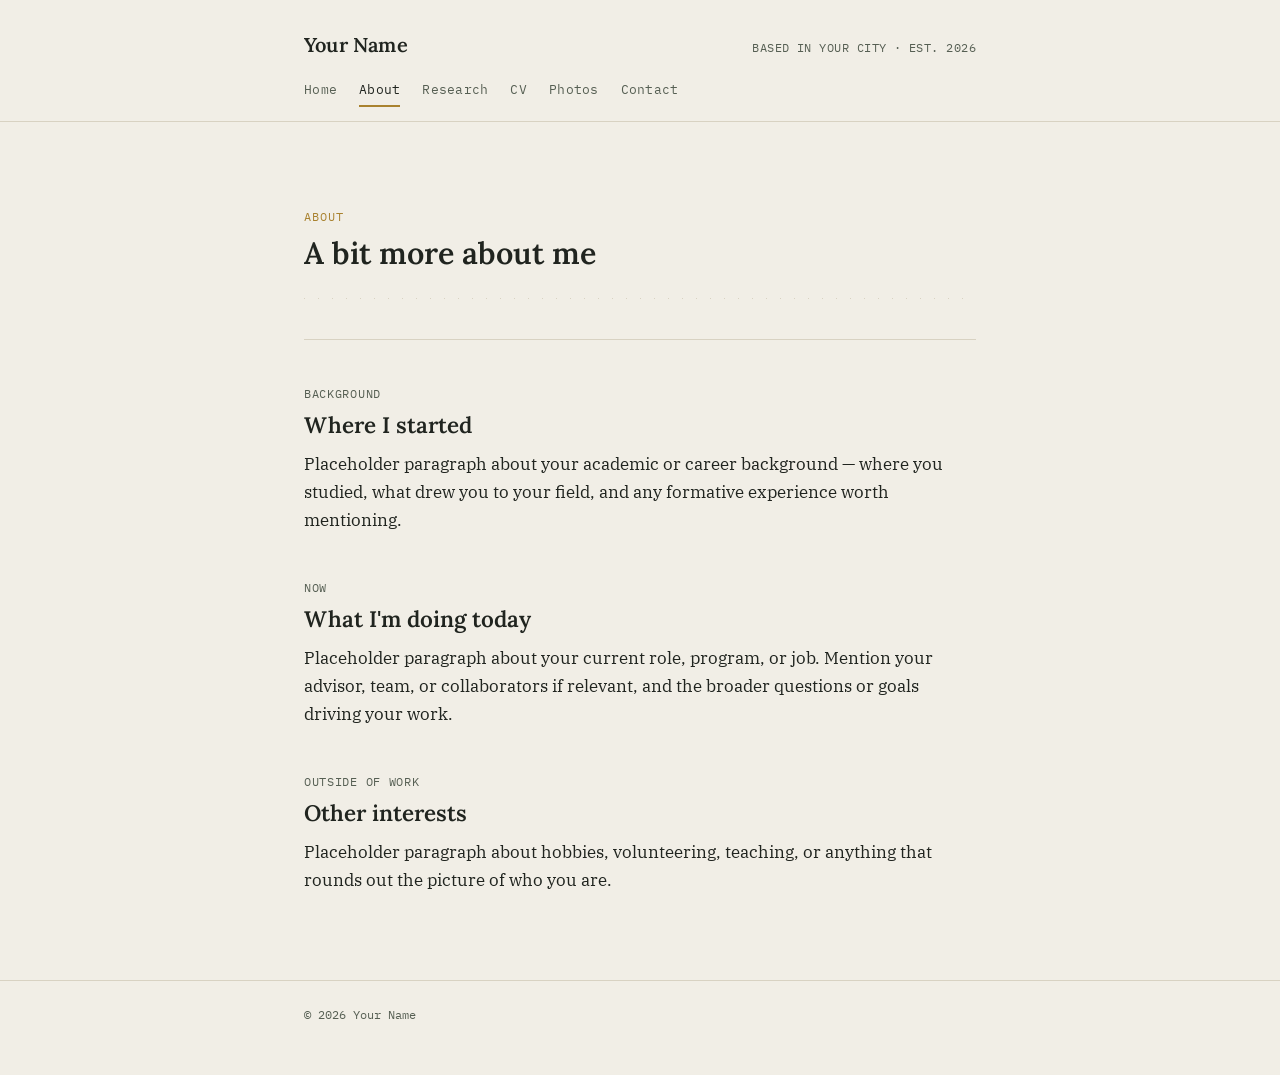
==== about.html @ 29eae21f "Add files via upload" ====
<!DOCTYPE html>
<html lang="en">
<head>
<meta charset="UTF-8">
<meta name="viewport" content="width=device-width, initial-scale=1.0">
<title>About | Your Name</title>
<link rel="stylesheet" href="style.css">
</head>
<body>
<a class="skip-link" href="#main">Skip to content</a>

<header class="site-header">
  <div class="wrap">
    <div class="masthead">
      <span class="wordmark">Your Name</span>
      <span class="coords">BASED IN YOUR CITY &middot; EST. 2026</span>
    </div>
    <nav class="primary-nav" aria-label="Primary">
      <a href="index.html">Home</a>
      <a href="about.html" aria-current="page">About</a>
      <a href="research.html">Research</a>
      <a href="cv.html">CV</a>
      <a href="photos.html">Photos</a>
      <a href="contact.html">Contact</a>
    </nav>
  </div>
</header>

<main id="main">
  <div class="wrap">
    <section class="hero" style="padding-top:40px;">
      <p class="eyebrow">About</p>
      <h1 style="font-size:1.9rem;">A bit more about me</h1>
      <div class="tick-rule"></div>
    </section>

    <section>
      <p class="section-label">Background</p>
      <h2>Where I started</h2>
      <p>Placeholder paragraph about your academic or career background — where you studied, what drew you to your field, and any formative experience worth mentioning.</p>
    </section>

    <section>
      <p class="section-label">Now</p>
      <h2>What I'm doing today</h2>
      <p>Placeholder paragraph about your current role, program, or job. Mention your advisor, team, or collaborators if relevant, and the broader questions or goals driving your work.</p>
    </section>

    <section>
      <p class="section-label">Outside of work</p>
      <h2>Other interests</h2>
      <p>Placeholder paragraph about hobbies, volunteering, teaching, or anything that rounds out the picture of who you are.</p>
    </section>
  </div>
</main>

<footer>
  <div class="wrap">&copy; 2026 Your Name</div>
</footer>

</body>
</html>
---- style.css ----
/* ===================================================================
   Token system
   Color:  --paper (bg), --ink (text), --ink-soft (secondary text),
           --gold (accent), --line (hairline rule)
   Type:   display = 'Lora' (serif, headings)
           body    = 'IBM Plex Serif' (paragraphs)
           mono    = 'IBM Plex Mono' (eyebrows, dates, labels)
=================================================================== */

@import url('https://fonts.googleapis.com/css2?family=Lora:ital,wght@0,500;0,600;1,500&family=IBM+Plex+Serif:wght@400;500&family=IBM+Plex+Mono:wght@400;500&display=swap');

:root {
  --paper: #F1EEE6;
  --paper-raised: #FFFFFF;
  --ink: #20241F;
  --ink-soft: #565F53;
  --gold: #A9822F;
  --line: #D8D2C2;
}

* { box-sizing: border-box; }

html { scroll-behavior: smooth; }

body {
  margin: 0;
  background: var(--paper);
  color: var(--ink);
  font-family: 'IBM Plex Serif', serif;
  font-size: 17px;
  line-height: 1.65;
}

a {
  color: var(--ink);
  text-decoration-color: var(--gold);
  text-underline-offset: 3px;
}
a:hover { color: var(--gold); }

/* Skip link for keyboard users */
.skip-link {
  position: absolute;
  left: -999px;
  top: 0;
  background: var(--ink);
  color: var(--paper);
  padding: 8px 14px;
  z-index: 100;
}
.skip-link:focus { left: 8px; top: 8px; }

:focus-visible {
  outline: 2px solid var(--gold);
  outline-offset: 3px;
}

/* ---------- Layout shell ---------- */
.wrap {
  max-width: 720px;
  margin: 0 auto;
  padding: 0 24px;
}

/* ---------- Header / nav ---------- */
header.site-header {
  border-bottom: 1px solid var(--line);
  padding: 28px 0 0;
}

.masthead {
  display: flex;
  justify-content: space-between;
  align-items: baseline;
  flex-wrap: wrap;
  gap: 8px 24px;
  padding-bottom: 18px;
}

.wordmark {
  font-family: 'Lora', serif;
  font-weight: 600;
  font-size: 1.25rem;
  letter-spacing: 0.01em;
}

.coords {
  font-family: 'IBM Plex Mono', monospace;
  font-size: 0.72rem;
  color: var(--ink-soft);
  letter-spacing: 0.04em;
}

nav.primary-nav {
  display: flex;
  gap: 22px;
  flex-wrap: wrap;
  padding-bottom: 14px;
  font-family: 'IBM Plex Mono', monospace;
  font-size: 0.82rem;
  letter-spacing: 0.02em;
}

nav.primary-nav a {
  text-decoration: none;
  color: var(--ink-soft);
  padding-bottom: 4px;
  border-bottom: 2px solid transparent;
}
nav.primary-nav a:hover,
nav.primary-nav a[aria-current="page"] {
  color: var(--ink);
  border-bottom-color: var(--gold);
}

/* ---------- Hero ---------- */
.hero {
  padding: 56px 0 40px;
  border-bottom: 1px solid var(--line);
}

.eyebrow {
  font-family: 'IBM Plex Mono', monospace;
  font-size: 0.78rem;
  color: var(--gold);
  letter-spacing: 0.08em;
  text-transform: uppercase;
  margin: 0 0 10px;
}

.hero h1 {
  font-family: 'Lora', serif;
  font-weight: 600;
  font-size: 2.4rem;
  line-height: 1.15;
  margin: 0 0 14px;
}

.hero .lede {
  font-size: 1.08rem;
  color: var(--ink-soft);
  max-width: 54ch;
  margin: 0 0 22px;
}

.tick-rule {
  height: 10px;
  margin: 18px 0 0;
  background-image: repeating-linear-gradient(
    to right, var(--line) 0, var(--line) 1px, transparent 1px, transparent 14px
  );
  background-position: bottom;
  background-size: 100% 1px;
  background-repeat: repeat-x;
}

/* ---------- Portrait ---------- */
.portrait-frame {
  width: 132px;
  height: 132px;
  border-radius: 3px;
  border: 1px solid var(--line);
  background: var(--paper-raised);
  display: flex;
  align-items: center;
  justify-content: center;
  font-family: 'IBM Plex Mono', monospace;
  font-size: 0.7rem;
  color: var(--ink-soft);
  text-align: center;
  padding: 10px;
  float: right;
  margin: 4px 0 20px 24px;
}

/* ---------- Sections / prose ---------- */
main { padding: 44px 0 70px; }

section + section { margin-top: 44px; }

h2 {
  font-family: 'Lora', serif;
  font-weight: 600;
  font-size: 1.4rem;
  margin: 0 0 6px;
}

.section-label {
  font-family: 'IBM Plex Mono', monospace;
  font-size: 0.72rem;
  color: var(--ink-soft);
  letter-spacing: 0.06em;
  text-transform: uppercase;
  margin: 0 0 4px;
}

p { margin: 0 0 16px; }

/* ---------- Entry list (research / cv / log style) ---------- */
.entry {
  display: grid;
  grid-template-columns: 108px 1fr;
  gap: 4px 20px;
  padding: 18px 0;
  border-top: 1px solid var(--line);
}
.entry:first-of-type { border-top: none; }

.entry .when {
  font-family: 'IBM Plex Mono', monospace;
  font-size: 0.78rem;
  color: var(--gold);
  padding-top: 3px;
}

.entry h3 {
  font-family: 'Lora', serif;
  font-size: 1.05rem;
  font-weight: 600;
  margin: 0 0 6px;
}

.entry p { margin: 0; color: var(--ink-soft); font-size: 0.96rem; }

@media (max-width: 480px) {
  .entry { grid-template-columns: 1fr; gap: 4px; }
}

/* ---------- Buttons / links-as-actions ---------- */
.btn {
  display: inline-block;
  font-family: 'IBM Plex Mono', monospace;
  font-size: 0.82rem;
  padding: 10px 18px;
  border: 1px solid var(--ink);
  border-radius: 2px;
  text-decoration: none;
  color: var(--ink);
}
.btn:hover { background: var(--ink); color: var(--paper); }

/* ---------- Photo grid ---------- */
.photo-grid {
  display: grid;
  grid-template-columns: repeat(2, 1fr);
  gap: 14px;
}
.photo-card {
  aspect-ratio: 4 / 3;
  border: 1px solid var(--line);
  background: var(--paper-raised);
  display: flex;
  align-items: center;
  justify-content: center;
  font-family: 'IBM Plex Mono', monospace;
  font-size: 0.72rem;
  color: var(--ink-soft);
  text-align: center;
  padding: 10px;
  border-radius: 2px;
}
@media (max-width: 480px) {
  .photo-grid { grid-template-columns: 1fr; }
}

/* ---------- Contact list ---------- */
.contact-list { list-style: none; margin: 0; padding: 0; }
.contact-list li {
  display: flex;
  gap: 16px;
  padding: 12px 0;
  border-top: 1px solid var(--line);
  font-size: 0.98rem;
}
.contact-list li:first-child { border-top: none; }
.contact-list .label {
  font-family: 'IBM Plex Mono', monospace;
  font-size: 0.78rem;
  color: var(--ink-soft);
  width: 90px;
  flex-shrink: 0;
  padding-top: 2px;
}

/* ---------- Footer ---------- */
footer {
  border-top: 1px solid var(--line);
  padding: 24px 0 50px;
  font-family: 'IBM Plex Mono', monospace;
  font-size: 0.75rem;
  color: var(--ink-soft);
}

/* ---------- Reduced motion ---------- */
@media (prefers-reduced-motion: reduce) {
  html { scroll-behavior: auto; }
}
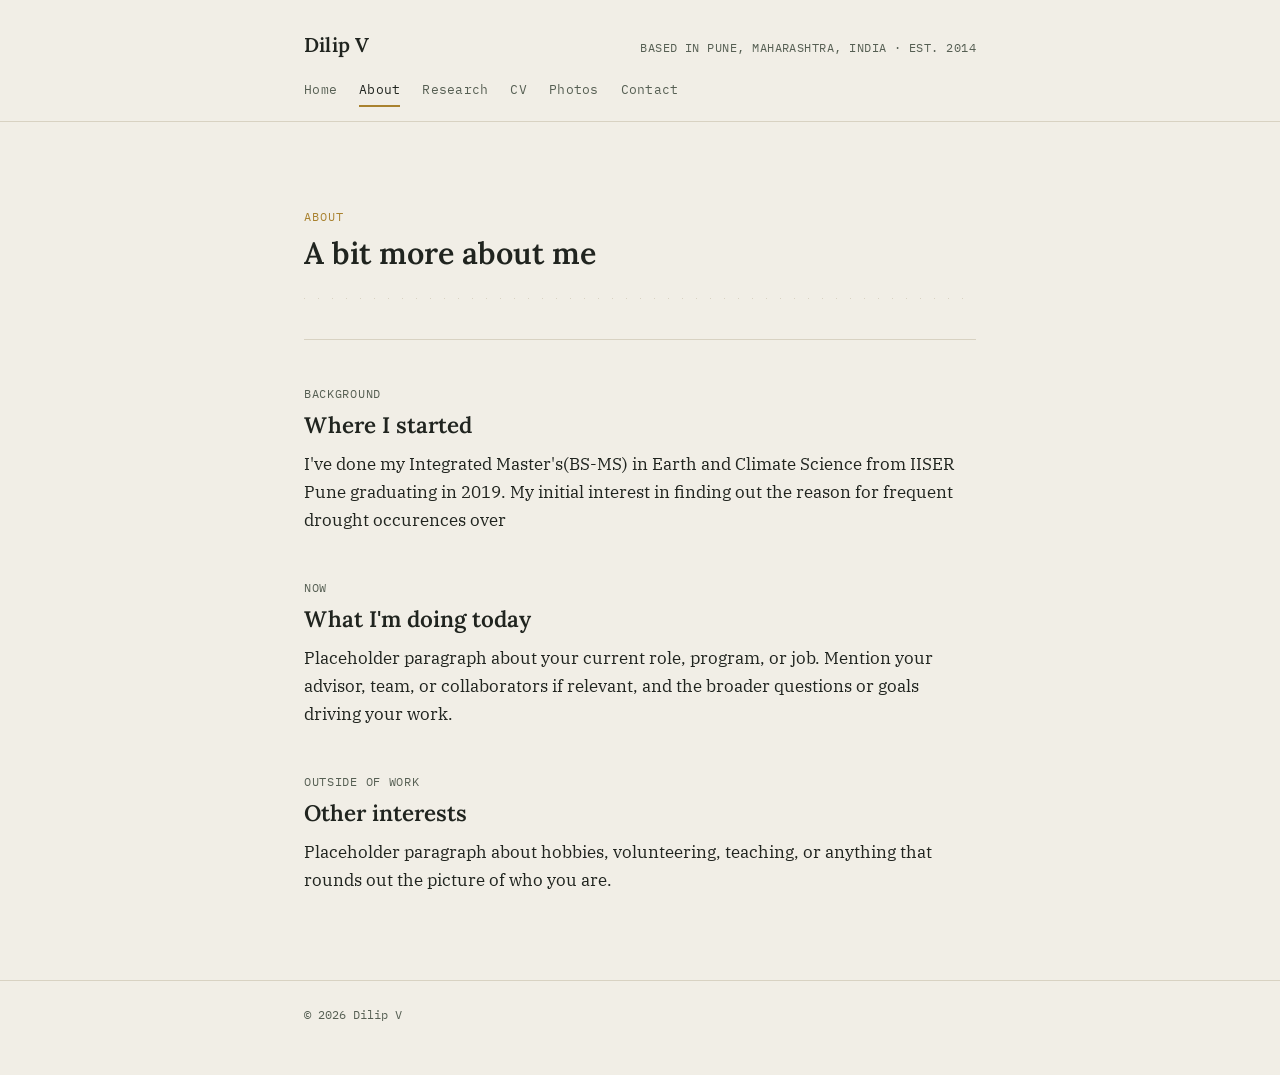
==== commit 87e23de6: "Update about.html" ====
--- a/about.html
+++ b/about.html
@@ -3,7 +3,7 @@
 <head>
 <meta charset="UTF-8">
 <meta name="viewport" content="width=device-width, initial-scale=1.0">
-<title>About | Your Name</title>
+<title>About | Dilip V</title>
 <link rel="stylesheet" href="style.css">
 </head>
 <body>
@@ -12,8 +12,8 @@
 <header class="site-header">
   <div class="wrap">
     <div class="masthead">
-      <span class="wordmark">Your Name</span>
-      <span class="coords">BASED IN YOUR CITY &middot; EST. 2026</span>
+      <span class="wordmark">Dilip V</span>
+      <span class="coords">BASED IN PUNE, MAHARASHTRA, INDIA &middot; EST. 2014</span>
     </div>
     <nav class="primary-nav" aria-label="Primary">
       <a href="index.html">Home</a>
@@ -37,7 +37,7 @@
     <section>
       <p class="section-label">Background</p>
       <h2>Where I started</h2>
-      <p>Placeholder paragraph about your academic or career background — where you studied, what drew you to your field, and any formative experience worth mentioning.</p>
+      <p>I've done my Integrated Master's(BS-MS) in Earth and Climate Science from IISER Pune graduating in 2019. My initial interest in finding out the reason for frequent drought occurences over  </p>
     </section>
 
     <section>
@@ -55,7 +55,7 @@
 </main>
 
 <footer>
-  <div class="wrap">&copy; 2026 Your Name</div>
+  <div class="wrap">&copy; 2026 Dilip V</div>
 </footer>
 
 </body>
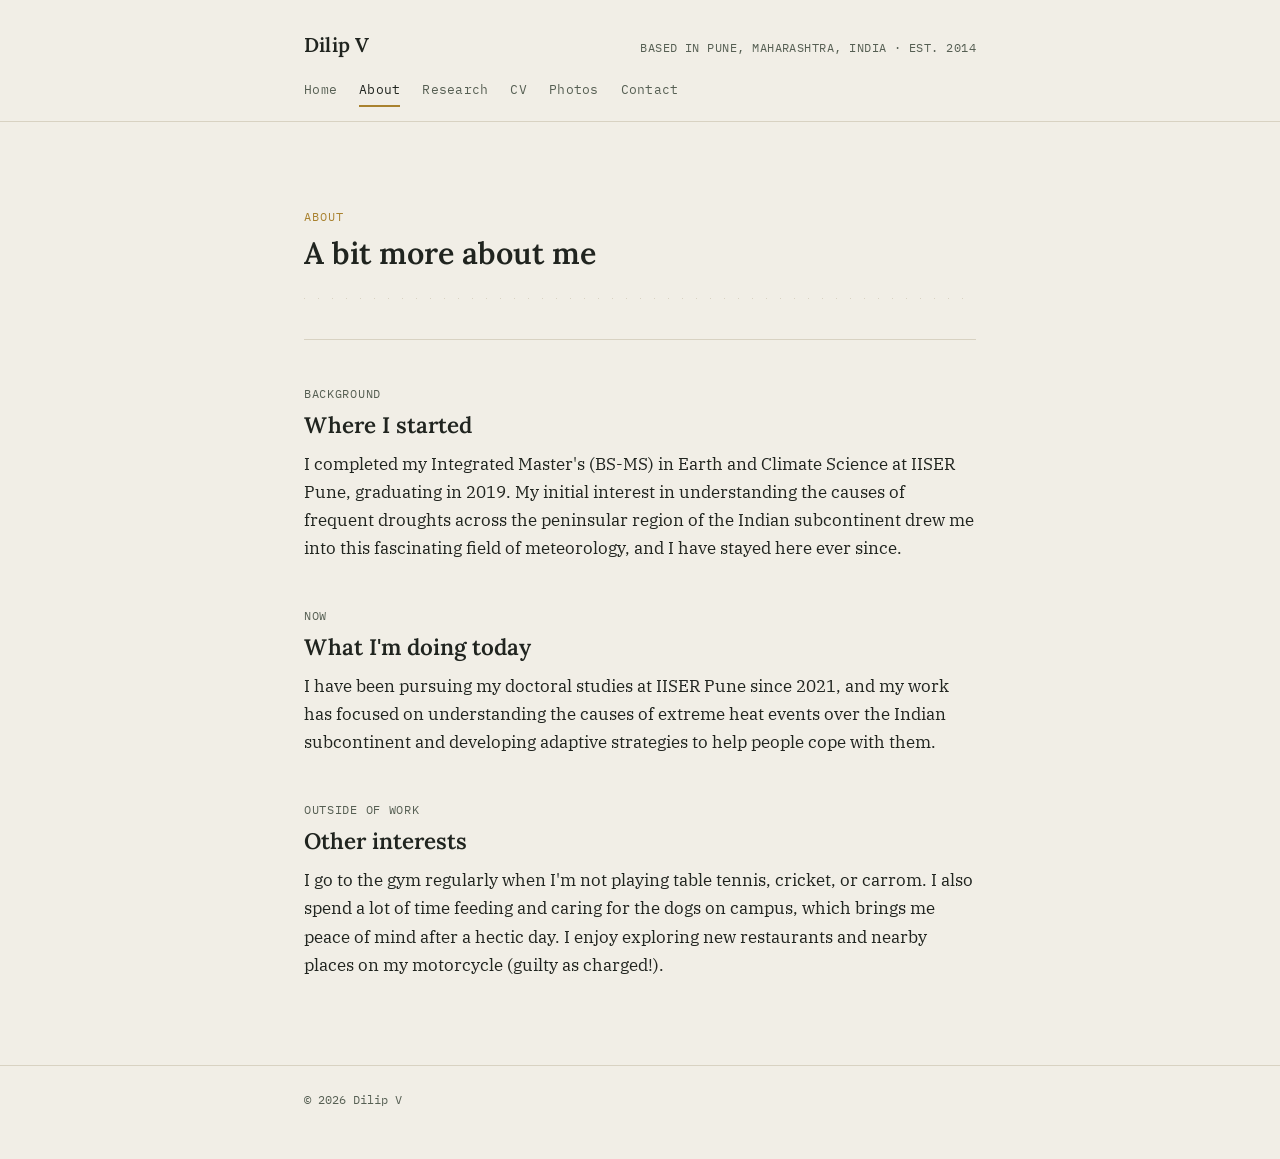
==== commit 5a46d4fb: "Update about.html" ====
--- a/about.html
+++ b/about.html
@@ -37,19 +37,19 @@
     <section>
       <p class="section-label">Background</p>
       <h2>Where I started</h2>
-      <p>I've done my Integrated Master's(BS-MS) in Earth and Climate Science from IISER Pune graduating in 2019. My initial interest in finding out the reason for frequent drought occurences over  </p>
+      <p>I completed my Integrated Master's (BS-MS) in Earth and Climate Science at IISER Pune, graduating in 2019. My initial interest in understanding the causes of frequent droughts across the peninsular region of the Indian subcontinent drew me into this fascinating field of meteorology, and I have stayed here ever since.</p>
     </section>
 
     <section>
       <p class="section-label">Now</p>
       <h2>What I'm doing today</h2>
-      <p>Placeholder paragraph about your current role, program, or job. Mention your advisor, team, or collaborators if relevant, and the broader questions or goals driving your work.</p>
+      <p>I have been pursuing my doctoral studies at IISER Pune since 2021, and my work has focused on understanding the causes of extreme heat events over the Indian subcontinent and developing adaptive strategies to help people cope with them.</p>
     </section>
 
     <section>
       <p class="section-label">Outside of work</p>
       <h2>Other interests</h2>
-      <p>Placeholder paragraph about hobbies, volunteering, teaching, or anything that rounds out the picture of who you are.</p>
+      <p>I go to the gym regularly when I'm not playing table tennis, cricket, or carrom. I also spend a lot of time feeding and caring for the dogs on campus, which brings me peace of mind after a hectic day. I enjoy exploring new restaurants and nearby places on my motorcycle (guilty as charged!).</p>
     </section>
   </div>
 </main>
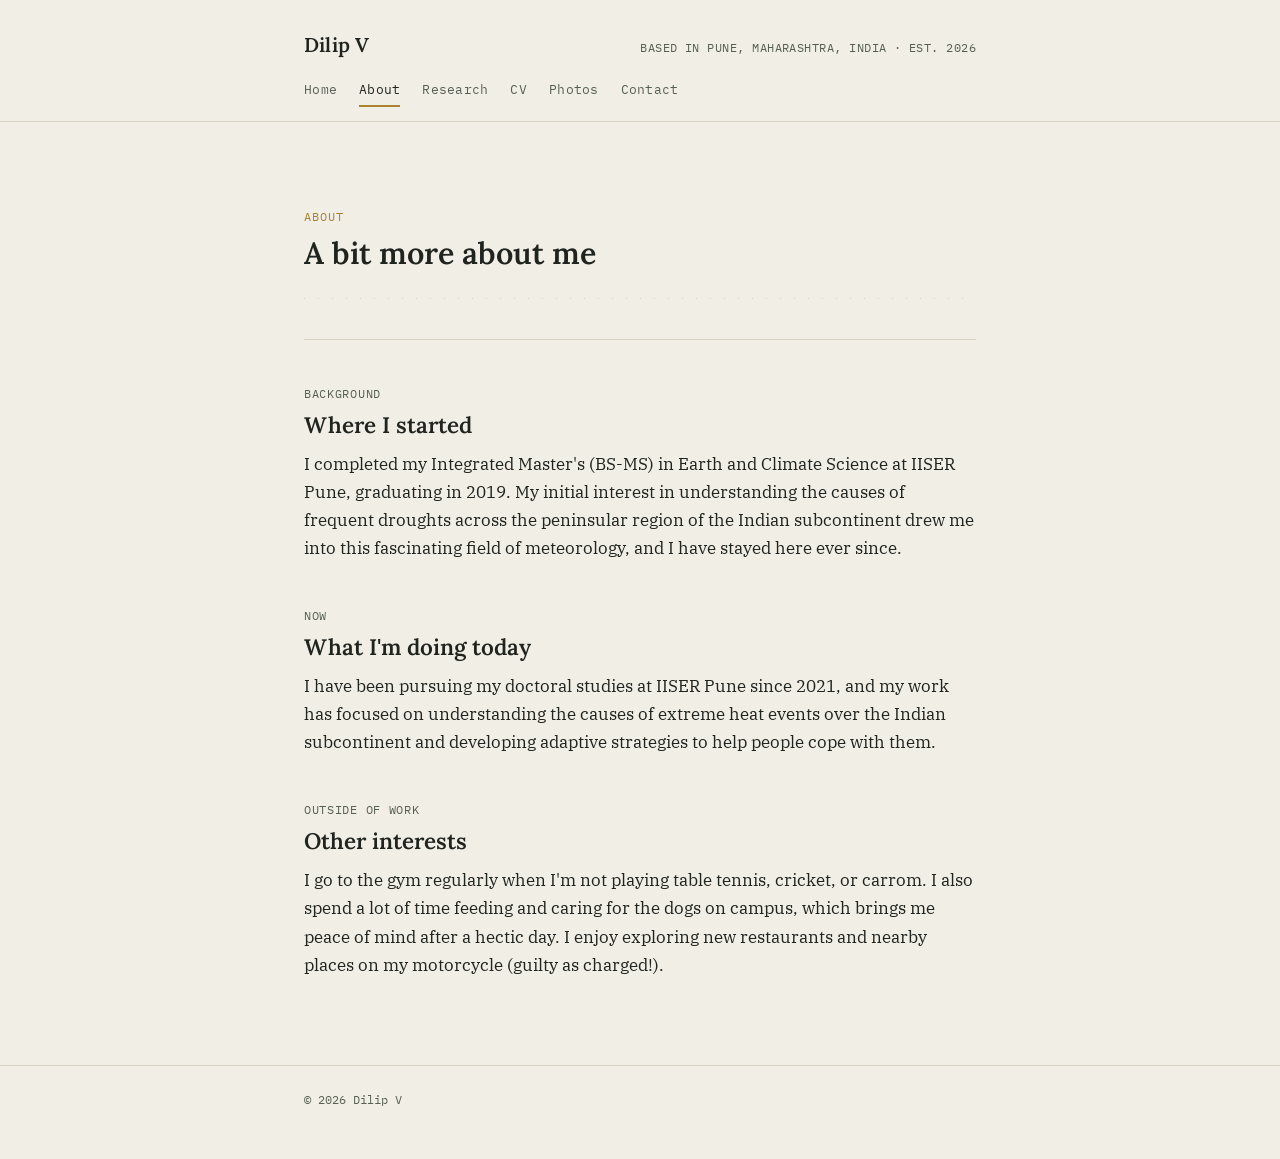
==== commit 83c5dcee: "Update about.html" ====
--- a/about.html
+++ b/about.html
@@ -13,7 +13,7 @@
   <div class="wrap">
     <div class="masthead">
       <span class="wordmark">Dilip V</span>
-      <span class="coords">BASED IN PUNE, MAHARASHTRA, INDIA &middot; EST. 2014</span>
+      <span class="coords">BASED IN PUNE, MAHARASHTRA, INDIA &middot; EST. 2026</span>
     </div>
     <nav class="primary-nav" aria-label="Primary">
       <a href="index.html">Home</a>
